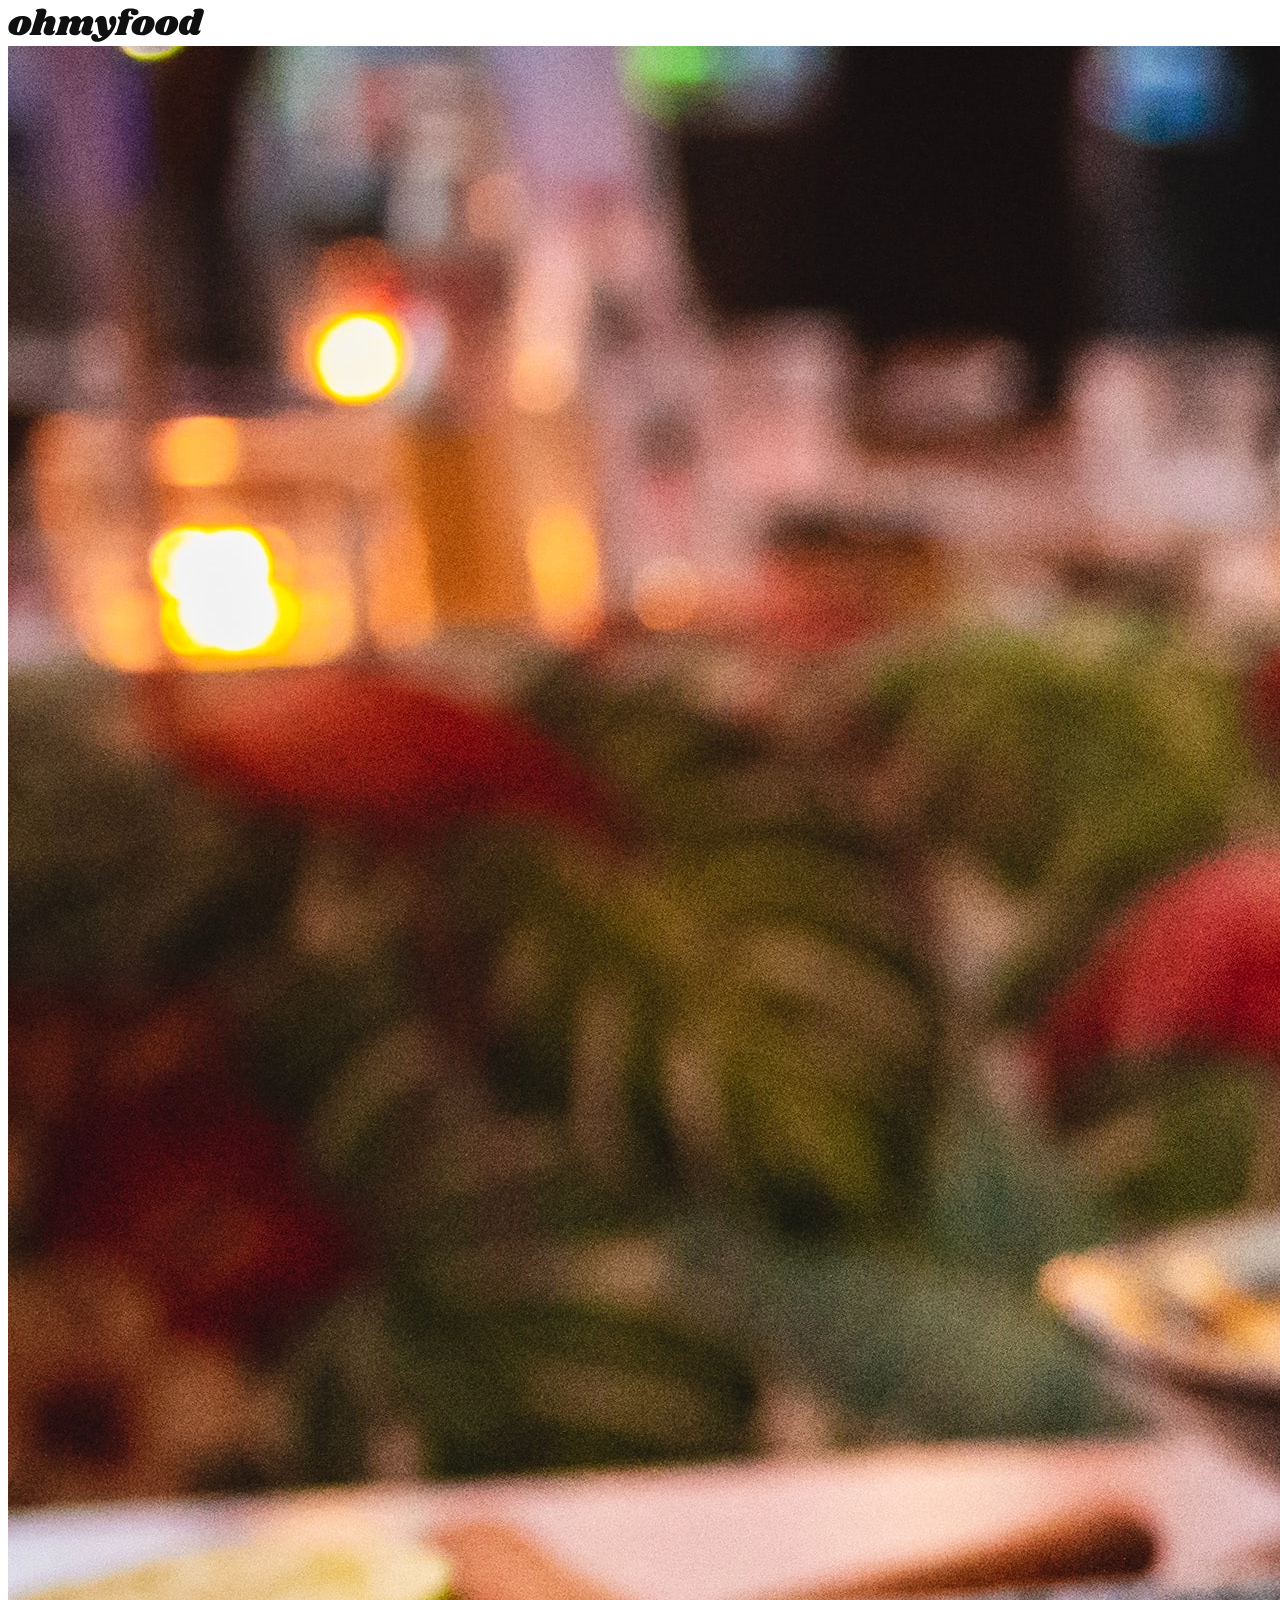
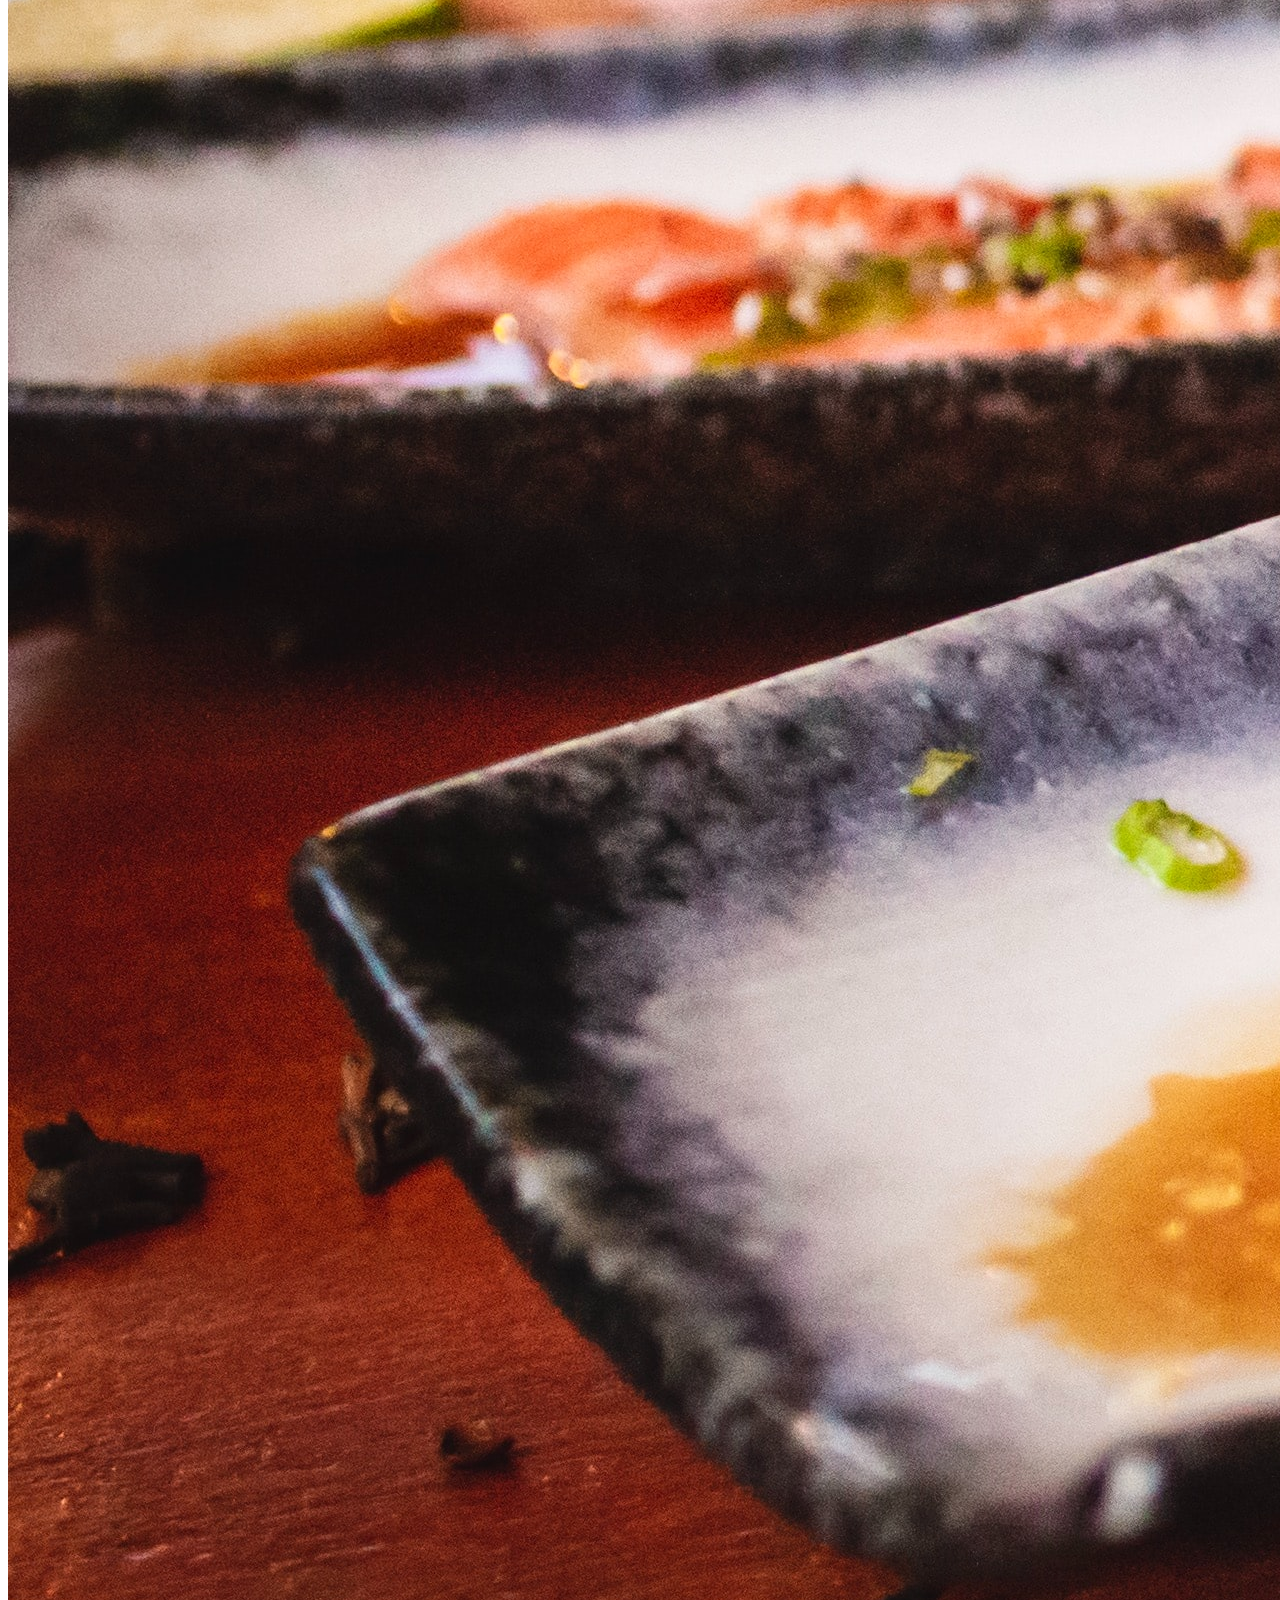
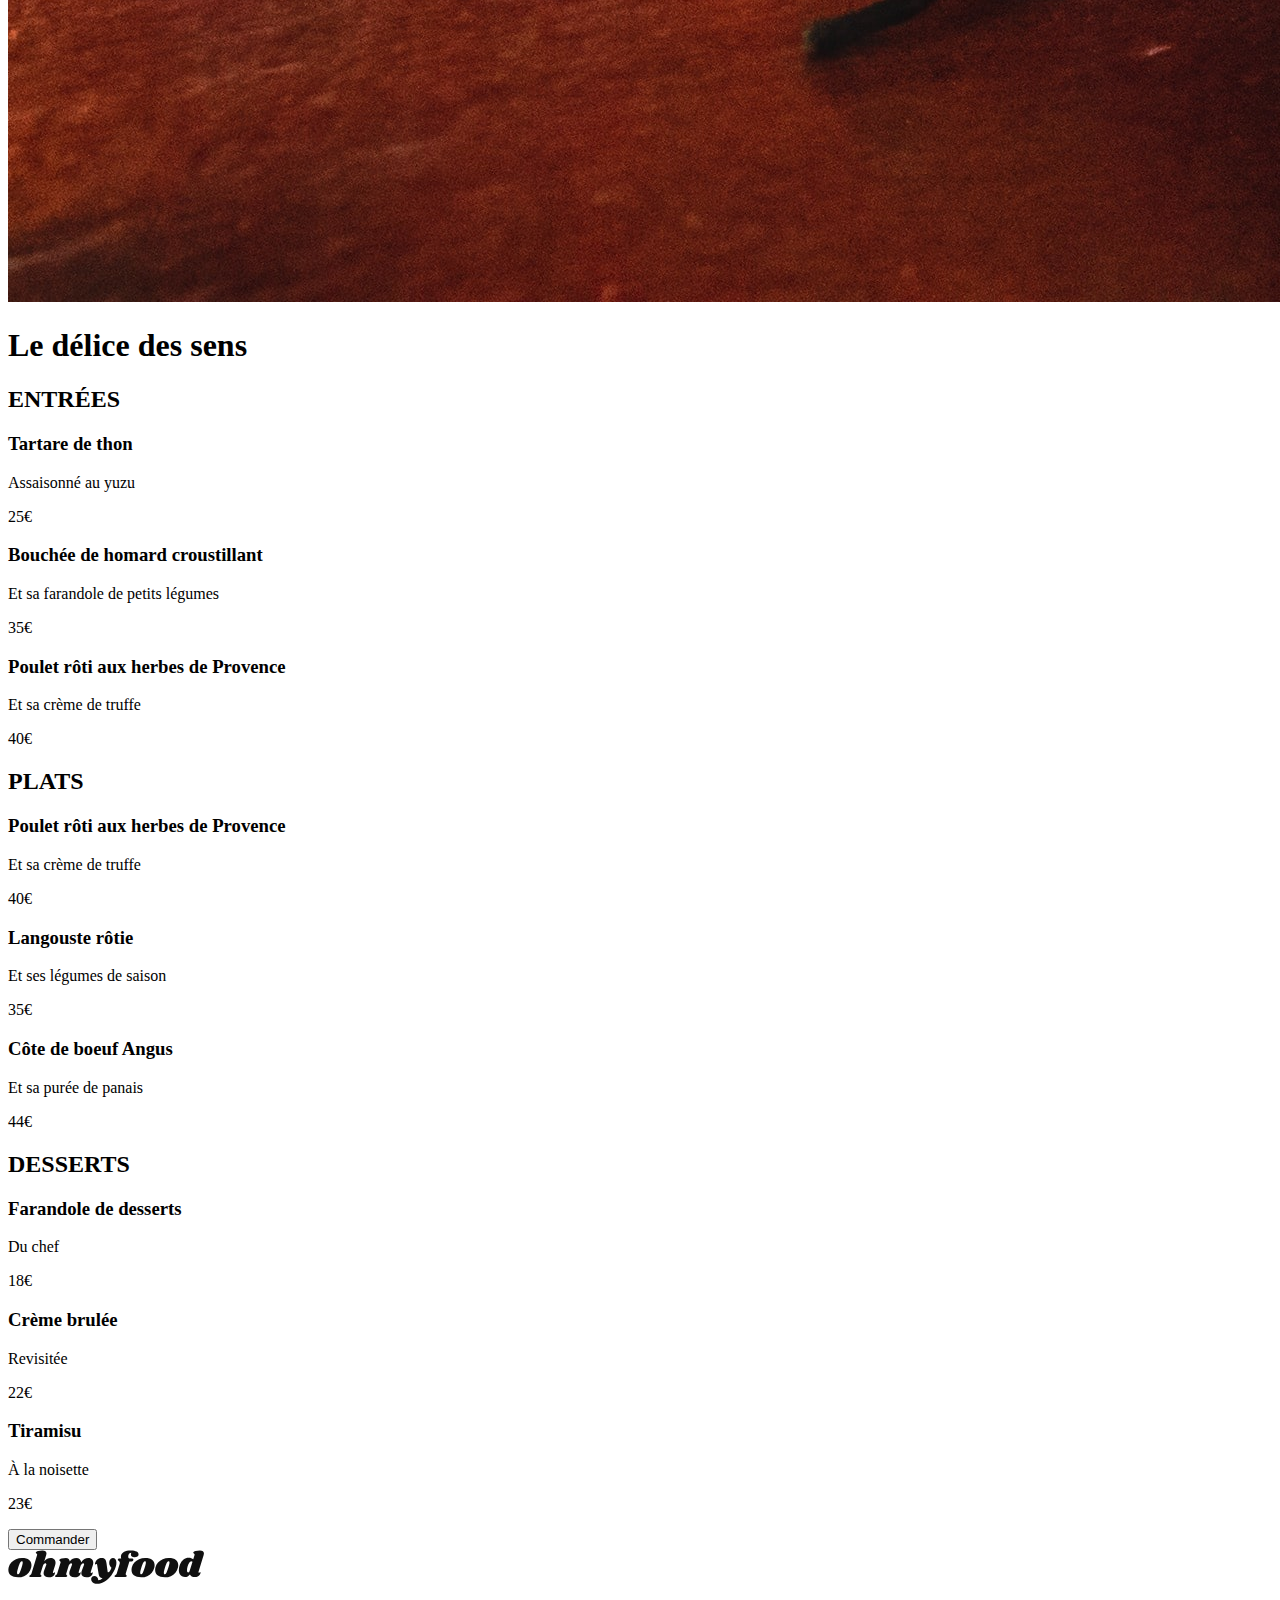
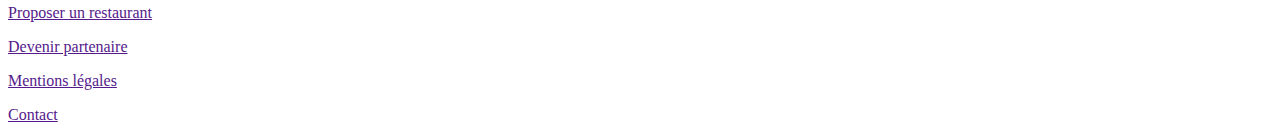
==== menu_delice_des_sens.html @ 6b80bd64 "pages restaurants et scss" ====
<!DOCTYPE html>
<html lang="fr">
<head>
    <meta charset="UTF-8">
    <meta name="viewport" content="width=device-width, initial-scale=1.0">
    <link rel="stylesheet" href="https://cdnjs.cloudflare.com/ajax/libs/font-awesome/6.2.1/css/all.min.css" integrity="sha512-MV7K8+y+gLIBoVD59lQIYicR65iaqukzvf/nwasF0nqhPay5w/9lJmVM2hMDcnK1OnMGCdVK+iQrJ7lzPJQd1w==" crossorigin="anonymous" referrerpolicy="no-referrer">
    <link rel="preconnect" href="https://fonts.googleapis.com">
    <link rel="preconnect" href="https://fonts.gstatic.com" crossorigin>
    <link href="https://fonts.googleapis.com/css2?family=Shrikhand&display=swap" rel="stylesheet">
    <link rel="preconnect" href="https://fonts.googleapis.com">
    <link rel="preconnect" href="https://fonts.gstatic.com" crossorigin>
    <link href="https://fonts.googleapis.com/css2?family=Roboto:ital,wght@0,100;0,300;0,400;0,500;0,700;0,900;1,100;1,300;1,400;1,500;1,700;1,900&family=Shrikhand&display=swap" rel="stylesheet">
    <title>Le Délice des sens</title>
    <link rel="stylesheet" href="css/style.css">
</head>


<body>
    <header class="header__menu">
        <div class="header__logo__arrow">
            <a href="index.html">
            <i class="fa-solid fa-arrow-left"></i>
            </a>
            <div class="logo">
                <img src="assets/images/logo/ohmyfood@2x.svg" alt="Logo Ohmyfood">
            </div>
        </div>
        <div id="header__photo">
            <img src="assets/images/restaurants/louis-hansel-shotsoflouis-qNBGVyOCY8Q-unsplash.jpg" alt="Image du restaurant La palette du goût">
        </div>
    </header>
<main>
    <!--  Section Entrées -->
    <section class="container__menu">
        <div class="title__menu">
            <h1>Le délice des sens</h1>
            <div class="menu__heart">
                <i class="fa-sharp fa-regular fa-heart"></i>
                <i class="fa-solid fa-heart"></i>
            </div>
        </div>
        <div class="container__cards">
            <div class="menu__h2">
                <h2>ENTRÉES</h2>
            </div>
            <div class="menu__cards">
                <div class="menu__secondtitle">
                    <h3>Tartare de thon</h3>
                    <p>Assaisonné au yuzu</p>
                </div>
                <div class="menu__price">
                    <p class="menu__bold">25€</p>
                    <span>
                        <i class="fa-solid fa-circle-check"></i>
                    </span>
                </div>
            </div>
            <div class="menu__cards">
                <div class="menu__secondtitle">
                    <h3>Bouchée de homard croustillant</h3>
                    <p>Et sa farandole de petits légumes</p>
                </div>
                <div class="menu__price">
                    <p class="menu__bold">35€</p>
                    <span>
                        <i class="fa-solid fa-circle-check"></i>
                    </span>
                </div>
            </div>
            <div class="menu__cards">
                <div class="menu__secondtitle">
                    <h3>Poulet rôti aux herbes de Provence</h3>
                    <p>Et sa crème de truffe</p>
                </div>
                <div class="menu__price">
                    <p class="menu__bold">40€</p>
                    <span>
                        <i class="fa-solid fa-circle-check"></i>
                    </span>
                </div>
            </div>
        </div>
    <!--  Section Plats -->
        <div class="container__cards">
            <div class="menu__h2">
                <h2>PLATS</h2>
            </div>
            <div class="menu__cards">
                <div class="menu__secondtitle">
                    <h3>Poulet rôti aux herbes de Provence</h3>
                    <p>Et sa crème de truffe</p>
                </div>
                <div class="menu__price">
                    <p class="menu__bold">40€</p>
                    <span>
                        <i class="fa-solid fa-circle-check"></i>
                    </span>
                </div>
            </div>
            <div class="menu__cards">
                <div class="menu__secondtitle">
                    <h3>Langouste rôtie</h3>
                    <p>Et ses légumes de saison</p>
                </div>
                <div class="menu__price">
                    <p class="menu__bold">35€</p>
                    <span>
                        <i class="fa-solid fa-circle-check"></i>
                    </span>
                </div>
            </div>
            <div class="menu__cards">
                <div class="menu__secondtitle">
                    <h3>Côte de boeuf Angus</h3>
                    <p>Et sa purée de panais</p>
                </div>
                <div class="menu__price">
                    <p class="menu__bold">44€</p>
                    <span>
                        <i class="fa-solid fa-circle-check"></i>
                    </span>
                </div>
            </div>
        </div>
    <!--  Section Desserts -->
        <div class="container__cards">
            <div class="menu__h2">
                <h2>DESSERTS</h2>
            </div>
            <div class="menu__cards">
                <div class="menu__secondtitle">
                    <h3>Farandole de desserts</h3>
                    <p>Du chef</p>
                </div>
                <div class="menu__price">
                    <p class="menu__bold">18€</p>
                    <span>
                        <i class="fa-solid fa-circle-check"></i>
                    </span>
                </div>
            </div>
            <div class="menu__cards">
                <div class="menu__secondtitle">
                    <h3>Crème brulée</h3>
                    <p>Revisitée</p>
                </div>
                <div class="menu__price">
                    <p class="menu__bold">22€</p>
                    <span>
                        <i class="fa-solid fa-circle-check"></i>
                    </span>
                </div>
            </div>
            <div class="menu__cards">
                <div class="menu__secondtitle">
                    <h3>Tiramisu</h3>
                    <p>À la noisette</p>
                </div>
                <div class="menu__price">
                    <p class="menu__bold">23€</p>
                    <span>
                        <i class="fa-solid fa-circle-check"></i>
                    </span>
                </div>
            </div>
        </div>
        <div class="button__div">
                <button class="button">Commander</button>
        </div>
    </section>
</main>
<footer>
    <div class="footer">
        <img src="assets/images/logo/ohmyfood@2x.svg" alt="">
                <a href="">
                    <i class="fa-utensils fas" aria-hidden="true"></i>
                    <p id="footer__proposer">Proposer un restaurant</p>
                </a>
                <a href="">
                    <i class="fa-hands-helping fas" aria-hidden="true"></i>
                    <p id="footer__parternaire">Devenir partenaire</p>
                </a>
                <a href="">
                    <p id="footer__mention">Mentions légales</p>
                </a>
                <a href="">
                    <p id="footer__contact">Contact</p>
                </a>
    </div>
</footer>
</body>
</html>
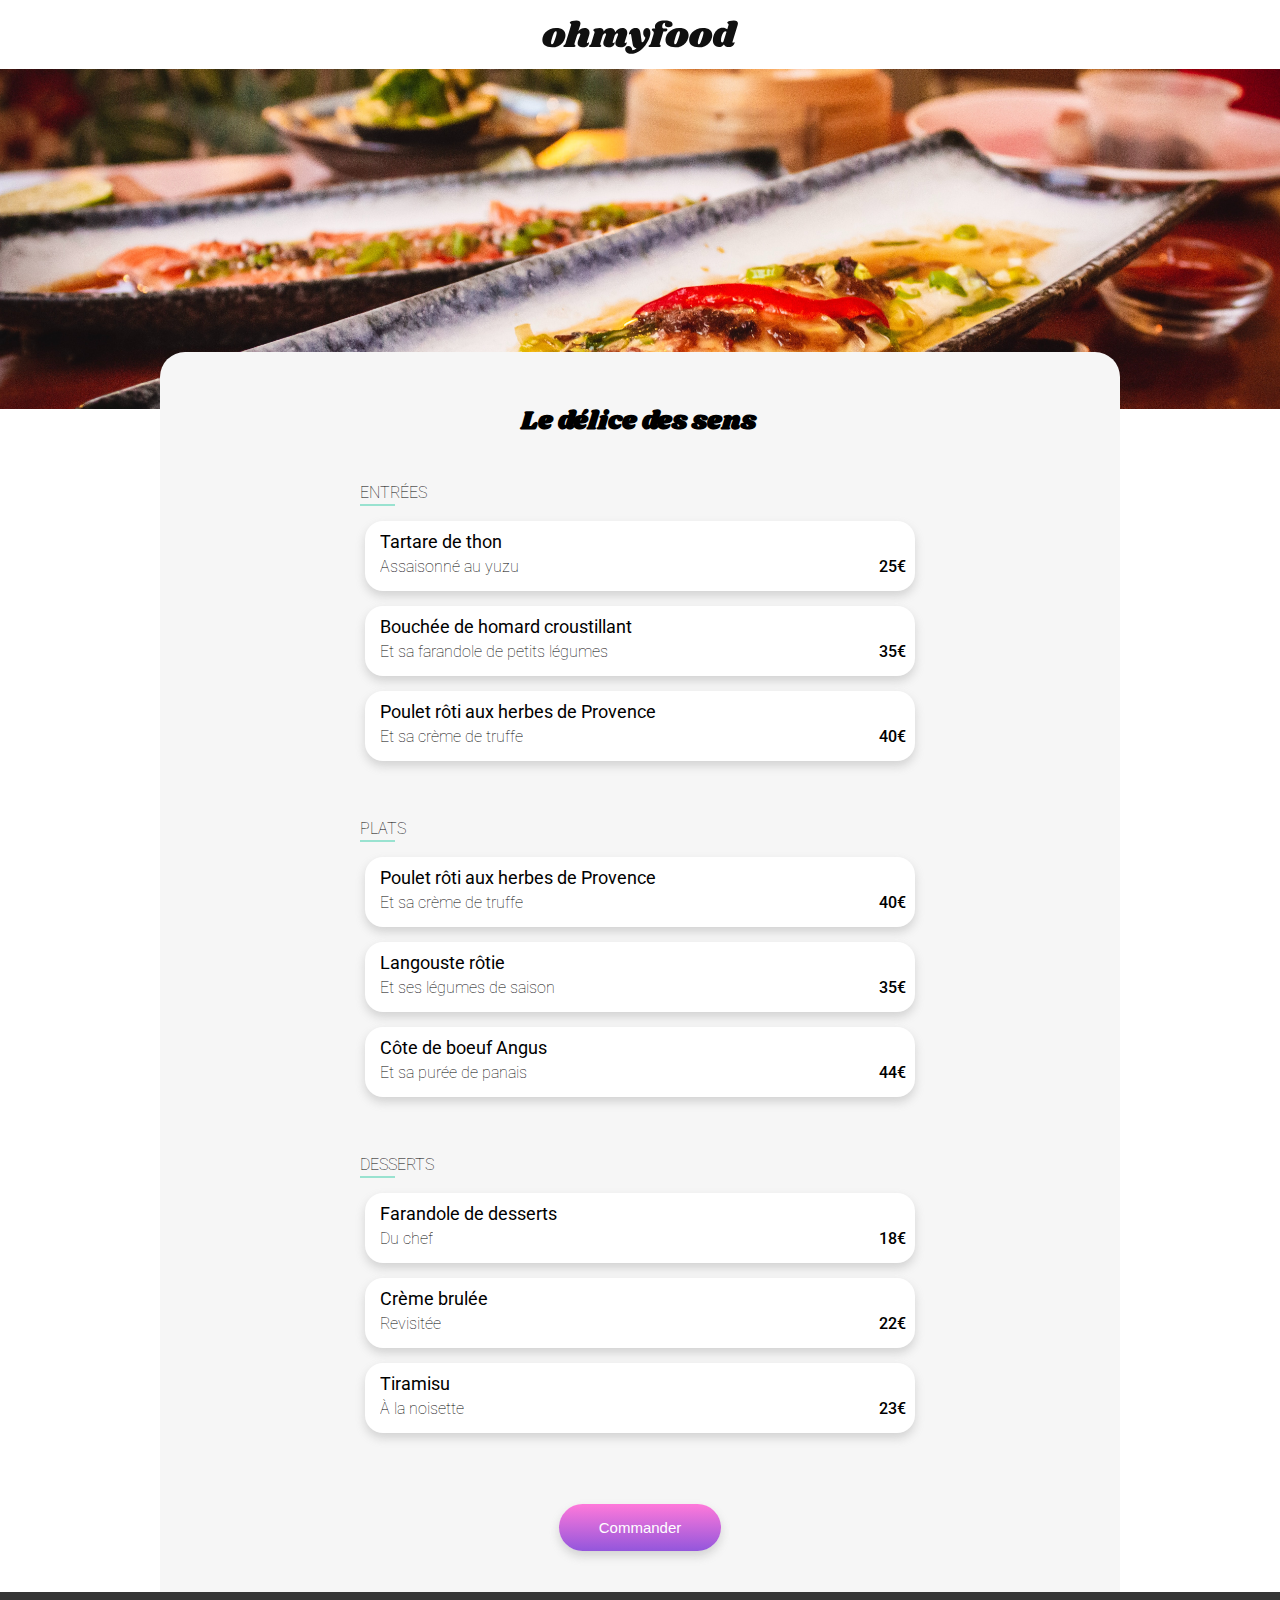
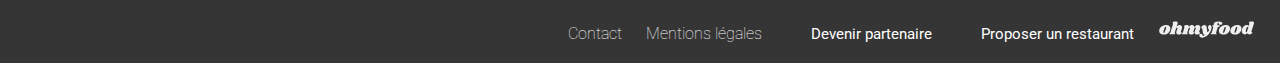
==== commit d0bb66b0: "ajout du loading et reglage de ma page index.html" ====
--- a/menu_delice_des_sens.html
+++ b/menu_delice_des_sens.html
@@ -11,7 +11,7 @@
     <link rel="preconnect" href="https://fonts.gstatic.com" crossorigin>
     <link href="https://fonts.googleapis.com/css2?family=Roboto:ital,wght@0,100;0,300;0,400;0,500;0,700;0,900;1,100;1,300;1,400;1,500;1,700;1,900&family=Shrikhand&display=swap" rel="stylesheet">
     <title>Le Délice des sens</title>
-    <link rel="stylesheet" href="css/style.css">
+    <link rel="stylesheet" href="assets/css/style.css">
 </head>
 
 
@@ -44,39 +44,45 @@
                 <h2>ENTRÉES</h2>
             </div>
             <div class="menu__cards">
-                <div class="menu__secondtitle">
-                    <h3>Tartare de thon</h3>
-                    <p>Assaisonné au yuzu</p>
-                </div>
-                <div class="menu__price">
-                    <p class="menu__bold">25€</p>
-                    <span>
-                        <i class="fa-solid fa-circle-check"></i>
-                    </span>
-                </div>
-            </div>
-            <div class="menu__cards">
-                <div class="menu__secondtitle">
-                    <h3>Bouchée de homard croustillant</h3>
-                    <p>Et sa farandole de petits légumes</p>
-                </div>
-                <div class="menu__price">
-                    <p class="menu__bold">35€</p>
-                    <span>
-                        <i class="fa-solid fa-circle-check"></i>
-                    </span>
-                </div>
-            </div>
-            <div class="menu__cards">
-                <div class="menu__secondtitle">
-                    <h3>Poulet rôti aux herbes de Provence</h3>
-                    <p>Et sa crème de truffe</p>
-                </div>
-                <div class="menu__price">
-                    <p class="menu__bold">40€</p>
-                    <span>
-                        <i class="fa-solid fa-circle-check"></i>
-                    </span>
+                <div class="menu__content">
+                    <div class="menu__secondtitle">
+                        <h3>Tartare de thon</h3>
+                    </div>
+                    <div class="menu__description">
+                        <p>Assaisonné au yuzu</p>
+                        <span class="menu__prix">25€</span>
+                    </div>
+                </div>
+                <div class="menu__check">
+                    <i class="fa-solid fa-circle-check"></i>
+                </div>
+            </div>
+            <div class="menu__cards">
+                <div class="menu__content">
+                    <div class="menu__secondtitle">
+                        <h3>Bouchée de homard croustillant</h3>
+                    </div>
+                    <div class="menu__description">
+                        <p>Et sa farandole de petits légumes</p>
+                        <span class="menu__prix">35€</span>
+                    </div>
+                </div>
+                <div class="menu__check">
+                    <i class="fa-solid fa-circle-check"></i>
+                </div>
+            </div>
+            <div class="menu__cards">
+                <div class="menu__content">
+                    <div class="menu__secondtitle">
+                        <h3>Poulet rôti aux herbes de Provence</h3>
+                    </div>
+                    <div class="menu__description">
+                        <p>Et sa crème de truffe</p>
+                        <span class="menu__prix">40€</span>
+                    </div>
+                </div>
+                <div class="menu__check">
+                    <i class="fa-solid fa-circle-check"></i>
                 </div>
             </div>
         </div>
@@ -86,39 +92,45 @@
                 <h2>PLATS</h2>
             </div>
             <div class="menu__cards">
-                <div class="menu__secondtitle">
-                    <h3>Poulet rôti aux herbes de Provence</h3>
-                    <p>Et sa crème de truffe</p>
-                </div>
-                <div class="menu__price">
-                    <p class="menu__bold">40€</p>
-                    <span>
-                        <i class="fa-solid fa-circle-check"></i>
-                    </span>
-                </div>
-            </div>
-            <div class="menu__cards">
-                <div class="menu__secondtitle">
-                    <h3>Langouste rôtie</h3>
-                    <p>Et ses légumes de saison</p>
-                </div>
-                <div class="menu__price">
-                    <p class="menu__bold">35€</p>
-                    <span>
-                        <i class="fa-solid fa-circle-check"></i>
-                    </span>
-                </div>
-            </div>
-            <div class="menu__cards">
-                <div class="menu__secondtitle">
-                    <h3>Côte de boeuf Angus</h3>
-                    <p>Et sa purée de panais</p>
-                </div>
-                <div class="menu__price">
-                    <p class="menu__bold">44€</p>
-                    <span>
-                        <i class="fa-solid fa-circle-check"></i>
-                    </span>
+                <div class="menu__content">
+                    <div class="menu__secondtitle">
+                        <h3>Poulet rôti aux herbes de Provence</h3>
+                    </div>
+                    <div class="menu__description">
+                        <p>Et sa crème de truffe</p>
+                        <span class="menu__prix">40€</span>
+                    </div>
+                </div>
+                <div class="menu__check">
+                    <i class="fa-solid fa-circle-check"></i>
+                </div>
+            </div>
+            <div class="menu__cards">
+                <div class="menu__content">
+                    <div class="menu__secondtitle">
+                        <h3>Langouste rôtie</h3>
+                    </div>
+                    <div class="menu__description">
+                        <p>Et ses légumes de saison</p>
+                        <span class="menu__prix">35€</span>
+                    </div>
+                </div>
+                <div class="menu__check">
+                    <i class="fa-solid fa-circle-check"></i>
+                </div>
+            </div>
+            <div class="menu__cards">
+                <div class="menu__content">
+                    <div class="menu__secondtitle">
+                        <h3>Côte de boeuf Angus</h3>
+                    </div>
+                    <div class="menu__description">
+                        <p>Et sa purée de panais</p>
+                        <span class="menu__prix">44€</span>
+                    </div>
+                </div>
+                <div class="menu__check">
+                    <i class="fa-solid fa-circle-check"></i>
                 </div>
             </div>
         </div>
@@ -128,39 +140,45 @@
                 <h2>DESSERTS</h2>
             </div>
             <div class="menu__cards">
-                <div class="menu__secondtitle">
-                    <h3>Farandole de desserts</h3>
-                    <p>Du chef</p>
-                </div>
-                <div class="menu__price">
-                    <p class="menu__bold">18€</p>
-                    <span>
-                        <i class="fa-solid fa-circle-check"></i>
-                    </span>
-                </div>
-            </div>
-            <div class="menu__cards">
-                <div class="menu__secondtitle">
-                    <h3>Crème brulée</h3>
-                    <p>Revisitée</p>
-                </div>
-                <div class="menu__price">
-                    <p class="menu__bold">22€</p>
-                    <span>
-                        <i class="fa-solid fa-circle-check"></i>
-                    </span>
-                </div>
-            </div>
-            <div class="menu__cards">
-                <div class="menu__secondtitle">
-                    <h3>Tiramisu</h3>
-                    <p>À la noisette</p>
-                </div>
-                <div class="menu__price">
-                    <p class="menu__bold">23€</p>
-                    <span>
-                        <i class="fa-solid fa-circle-check"></i>
-                    </span>
+                <div class="menu__content">
+                    <div class="menu__secondtitle">
+                        <h3>Farandole de desserts</h3>
+                    </div>
+                    <div class="menu__description">
+                        <p>Du chef</p>
+                        <span class="menu__prix">18€</span>
+                    </div>
+                </div>
+                <div class="menu__check">
+                    <i class="fa-solid fa-circle-check"></i>
+                </div>
+            </div>
+            <div class="menu__cards">
+                <div class="menu__content">
+                    <div class="menu__secondtitle">
+                        <h3>Crème brulée</h3>
+                    </div>
+                    <div class="menu__description">
+                        <p>Revisitée</p>
+                        <span class="menu__prix">22€</span>
+                    </div>
+                </div>
+                <div class="menu__check">
+                    <i class="fa-solid fa-circle-check"></i>
+                </div>
+            </div>
+            <div class="menu__cards">
+                <div class="menu__content">
+                    <div class="menu__secondtitle">
+                        <h3>Tiramisu</h3>
+                    </div>
+                    <div class="menu__description">
+                        <p>À la noisette</p>
+                        <span class="menu__prix">23€</span>
+                    </div>
+                </div>
+                <div class="menu__check">
+                    <i class="fa-solid fa-circle-check"></i>
                 </div>
             </div>
         </div>
@@ -183,7 +201,7 @@
                 <a href="">
                     <p id="footer__mention">Mentions légales</p>
                 </a>
-                <a href="">
+                <a href="mailto:email@sample.com">
                     <p id="footer__contact">Contact</p>
                 </a>
     </div>
--- a/assets/css/style.css
+++ b/assets/css/style.css
@@ -0,0 +1,574 @@
+@charset "UTF-8";
+/** Fonts **/
+/** Colors **/
+/** Size **/
+/** Responsive **/
+/** Forme style **/
+/** Fonctionnement section **/
+/** Restaurant section **/
+/** Fonts style **/
+* {
+  box-sizing: border-box;
+  margin: 0;
+  padding: 0; }
+
+body {
+  font-family: "Roboto", sans-serif;
+  width: 100%;
+  background-color: #F6F6F6; }
+
+main {
+  display: flex;
+  flex-direction: column;
+  box-sizing: border-box; }
+
+.loader {
+  background-color: #FFFFFF;
+  position: fixed;
+  top: 0;
+  left: 0;
+  width: 100%;
+  height: 100%;
+  display: flex;
+  align-items: center;
+  justify-content: center;
+  z-index: 9999;
+  /* Assure que le loader couvre tout le contenu */
+  animation: fadeOut 2s forwards 2s; }
+
+.spinner {
+  border: 16px solid #FF79DA;
+  /* Couleur de fond de l'anneau */
+  border-top: 16px solid #9356DC;
+  /* Couleur de l'anneau animé */
+  border-radius: 50%;
+  width: 120px;
+  height: 120px;
+  animation: spin 2s linear infinite; }
+
+@keyframes spin {
+  /* Définit une animation appelée spin. */
+  0% {
+    transform: rotate(0deg); }
+  /* Indique que l'élément commence sans rotation au début de l'animation.*/
+  100% {
+    transform: rotate(360deg); }
+  /* Indique que l'élément a effectué une rotation complète (360 degrés) à la fin de l'animation. */ }
+@keyframes fadeOut {
+  0% {
+    opacity: 1; }
+  /* Indique que l'élément commence complètement visible au début de l'animation. */
+  100% {
+    opacity: 0;
+    visibility: hidden; }
+  /* Indique que l'élément devient complètement transparent (invisible) et que sa visibilité est définie sur hidden à la fin de l'animation. */ }
+.header {
+  box-shadow: rgba(0, 0, 0, 0.25) 0px 4px 4px 0px;
+  flex-direction: column;
+  display: flex;
+  align-items: center;
+  justify-content: center; }
+  .header .logo {
+    width: 100%;
+    display: flex;
+    align-items: center;
+    justify-content: center; }
+  .header img {
+    width: 50%;
+    height: 69px; }
+  .header .ville {
+    padding: 15px;
+    box-shadow: inset rgba(35, 35, 35, 0.218) 0px 2px 3px 0px;
+    width: 100%;
+    flex-direction: row;
+    display: flex;
+    align-items: center;
+    justify-content: center;
+    background-color: #EAEAEA; }
+    .header .ville i {
+      margin-right: 12px;
+      opacity: inherit; }
+    .header .ville input {
+      border: transparent;
+      font-size: 16px;
+      opacity: initial;
+      background-color: #EAEAEA;
+      font-weight: 500;
+      width: 115px; }
+    .header .ville ::placeholder {
+      color: black;
+      font-weight: 500; }
+
+@media screen and (min-width: 1024px) {
+  .header {
+    background-color: #FFFFFF; }
+    .header .ville {
+      background-color: #EAEAEA; }
+    .header img {
+      width: 15%; } }
+.explorer {
+  flex-direction: column;
+  padding-top: 55px;
+  padding-bottom: 55px;
+  display: flex;
+  align-items: center; }
+  .explorer h1 {
+    padding: 27px 66px 0px 66px;
+    text-align: center;
+    font-size: 24px;
+    font-family: "Roboto", sans-serif;
+    font-weight: 700; }
+  .explorer p {
+    padding: 27px 33px;
+    text-align: center;
+    font-size: 18px;
+    font-family: "Roboto", sans-serif;
+    font-weight: 100; }
+  .explorer .button {
+    border: none;
+    border-radius: 25px;
+    color: white;
+    background: linear-gradient(#FF79DA 0%, #9356DC 100%);
+    font-size: 15px;
+    font-weight: 400;
+    text-decoration: none;
+    box-shadow: 0px 5px 10px 0px #8a8a8a52;
+    padding: 15px 24px 15px 24px;
+    transition: all 1s; }
+    .explorer .button:hover {
+      opacity: 0.7;
+      transform: scale(1);
+      box-shadow: 0px 10px 15px 0px #8a8a8aa0; }
+
+@media screen and (min-width: 1024px) {
+  .explorer {
+    background-color: #F6F6F6;
+    padding-top: 0px; }
+    .explorer h1 {
+      font-size: 38px; }
+    .explorer p {
+      font-weight: 100; } }
+.functioning {
+  background-color: #FFFFFF;
+  flex-direction: column;
+  display: flex;
+  align-items: center;
+  justify-content: center;
+  padding: 50px 0px 50px 0px; }
+  .functioning ol {
+    display: flex;
+    align-items: center;
+    justify-content: center;
+    flex-direction: column;
+    margin: 0 auto;
+    padding: 0;
+    gap: 10px; }
+  .functioning .functioning__container {
+    margin-left: 25px;
+    flex-direction: column;
+    display: flex;
+    align-items: center;
+    position: relative; }
+    .functioning .functioning__container .functioning__item {
+      gap: 10px;
+      position: relative;
+      gap: 10px;
+      width: 91%;
+      background-color: #F6F6F6;
+      height: 80px;
+      border-radius: 25px;
+      counter-increment: item;
+      margin: 34px 34px -10px 42px;
+      display: flex;
+      align-items: center;
+      box-shadow: 0px 5px 10px 0px #8a8a8a52; }
+      .functioning .functioning__container .functioning__item .functioning__number {
+        clip-path: circle(40%);
+        background-color: #9356DC;
+        padding: 7px;
+        color: #FFFFFF;
+        position: absolute;
+        left: -10px; }
+    .functioning .functioning__container .functioning__txt {
+      margin: 19px;
+      display: flex;
+      align-items: center;
+      font-size: 15px;
+      font-weight: 400;
+      text-decoration: none; }
+    .functioning .functioning__container i {
+      margin-right: 20px;
+      margin-left: 16px;
+      color: #7E7E7E;
+      font-size: 22px; }
+    .functioning .functioning__container i:hover {
+      color: #9356DC; }
+
+@media screen and (min-width: 1024px) {
+  .functioning {
+    align-items: center;
+    justify-content: initial;
+    padding: 50px 150px;
+    background-color: #FFFFFF; }
+    .functioning h2 {
+      margin: 0; }
+    .functioning .functioning__container {
+      flex-direction: row;
+      width: 100%;
+      margin: auto;
+      justify-content: space-between; }
+      .functioning .functioning__container .functioning__item {
+        margin: 15px;
+        width: 318px;
+        position: relative; }
+        .functioning .functioning__container .functioning__item .functioning__number {
+          left: -12px;
+          margin-right: 15px; }
+        .functioning .functioning__container .functioning__item .functioning__txt {
+          gap: 29px; } }
+.restaurant {
+  width: 100%;
+  padding-top: 55px;
+  padding-bottom: 55px; }
+  .restaurant h2 {
+    padding: 15px; }
+  .restaurant .restaurant__container {
+    display: flex;
+    flex-direction: column;
+    justify-content: space-around;
+    align-items: center; }
+    .restaurant .restaurant__container .restaurant__card {
+      background-color: #FFFFFF;
+      height: 260px;
+      border-radius: 15px;
+      box-shadow: 0px 5px 10px 0px #cdcdcd52;
+      position: relative;
+      width: 340px;
+      margin-bottom: 35px; }
+      .restaurant .restaurant__container .restaurant__card .restaurant__heart {
+        height: 15px;
+        transform: scaleX(0.9);
+        left: 290px;
+        font-size: 28px;
+        bottom: 53px;
+        position: absolute; }
+        .restaurant .restaurant__container .restaurant__card .restaurant__heart i {
+          position: absolute; }
+        .restaurant .restaurant__container .restaurant__card .restaurant__heart .fa-solid {
+          opacity: 0;
+          cursor: pointer; }
+          .restaurant .restaurant__container .restaurant__card .restaurant__heart .fa-solid:hover {
+            background-image: linear-gradient(#ffaae7 0%, #a374dc 100%);
+            background-clip: text;
+            -webkit-background-clip: text;
+            color: transparent;
+            opacity: 1;
+            transition: all 0.4S ease-in-out; }
+  .restaurant a {
+    text-decoration: none;
+    width: 100%; }
+  .restaurant img {
+    width: 100%;
+    height: 175px;
+    object-fit: cover;
+    border-radius: 15px 15px 0px 0px; }
+  .restaurant .restaurant__nouveau {
+    padding: 8px 15px 8px 15px;
+    background-color: #99E2D0;
+    color: #008766;
+    width: 85px;
+    border-radius: 2px;
+    font-size: 15px;
+    font-weight: 400;
+    text-decoration: none;
+    position: absolute;
+    left: 240px;
+    top: 15px; }
+  .restaurant .restaurant__description {
+    position: relative;
+    display: flex;
+    align-items: center; }
+    .restaurant .restaurant__description .restaurant__text {
+      margin: 15px;
+      width: 100%;
+      font-size: 15px;
+      font-weight: 400;
+      text-decoration: none;
+      color: black; }
+      .restaurant .restaurant__description .restaurant__text h3 {
+        margin-bottom: 5px; }
+      .restaurant .restaurant__description .restaurant__text div {
+        font-weight: 100; }
+
+@media screen and (min-width: 1024px) {
+  .restaurant {
+    padding: 52px 150px 0px 150px;
+    margin: 0 auto;
+    background-color: #F6F6F6; }
+    .restaurant h2 {
+      margin: 0;
+      padding: 0px 0px 30px 0px; }
+    .restaurant .restaurant__container {
+      display: flex;
+      flex-direction: row;
+      flex-wrap: wrap;
+      margin: auto;
+      justify-content: space-between; }
+      .restaurant .restaurant__container .restaurant__card {
+        width: 521px;
+        margin-bottom: 46px; }
+        .restaurant .restaurant__container .restaurant__card .restaurant__nouveau {
+          left: 420px; }
+        .restaurant .restaurant__container .restaurant__card .restaurant__heart {
+          left: 446px; } }
+.footer {
+  background-color: #353535; }
+  .footer img {
+    filter: invert(100%);
+    margin-left: 25px;
+    margin-top: 15px;
+    width: 95px; }
+  .footer a {
+    text-decoration: none;
+    color: #FFFFFF;
+    display: flex;
+    align-items: center;
+    justify-content: normal;
+    margin: 8px 0px 0px 24px; }
+    .footer a i {
+      width: 15px; }
+  .footer #footer__proposer {
+    margin-left: 10px;
+    font-size: 15px;
+    font-weight: 400;
+    text-decoration: none; }
+  .footer #footer__parternaire {
+    margin-left: 10px;
+    font-size: 15px;
+    font-weight: 400;
+    text-decoration: none; }
+  .footer #footer__mention {
+    font-size: 16px;
+    font-weight: 100;
+    font-family: "Roboto", sans-serif; }
+  .footer #footer__contact {
+    font-size: 16px;
+    font-weight: 100;
+    font-family: "Roboto", sans-serif; }
+
+/** Header section **/
+@media screen and (min-width: 1024px) {
+  main {
+    background-color: #FFFFFF; }
+
+  .header__menu #header__photo img {
+    height: 340px; }
+
+  .container__menu {
+    margin: auto;
+    width: 75%;
+    margin-top: 115px; }
+    .container__menu .title__menu {
+      gap: 25px;
+      display: flex;
+      justify-content: center; }
+      .container__menu .title__menu h1 {
+        font-size: 22px; }
+
+  .menu__h2 {
+    padding-right: 525px; }
+
+  .container__cards {
+    display: flex;
+    flex-direction: column;
+    align-items: center; }
+
+  .menu__cards {
+    width: 550px; }
+
+  .footer {
+    display: flex;
+    flex-direction: row-reverse;
+    padding-top: 24px;
+    padding-right: 26px; }
+    .footer img {
+      margin-top: 0px; }
+
+  .button__div .button {
+    padding: 15px 40px 15px 40px;
+    margin-top: 41px;
+    margin-bottom: 41px; } }
+/** Mobile Version **/
+.header__menu {
+  box-shadow: none;
+  display: flex;
+  align-items: center;
+  flex-direction: column;
+  height: 237px;
+  padding-top: 20px;
+  background-color: #FFFFFF; }
+  .header__menu .header__logo__arrow {
+    display: flex;
+    align-items: center; }
+    .header__menu .header__logo__arrow i {
+      position: absolute;
+      left: 24px;
+      font-size: 20px;
+      top: 27px;
+      text-decoration: none;
+      color: #353535; }
+
+#header__arrow {
+  display: none; }
+
+#header__photo {
+  margin-top: 11px;
+  width: 100%; }
+  #header__photo img {
+    width: 100%;
+    height: 200px;
+    object-fit: cover; }
+
+/** Menu section **/
+.container__menu {
+  background-color: #F6F6F6;
+  z-index: 1;
+  border-radius: 25px 25px 0px 0px; }
+  .container__menu .menu__h2 {
+    margin-bottom: 15px; }
+  .container__menu h2 {
+    font-size: 16px;
+    font-weight: 100;
+    font-family: "Roboto", sans-serif;
+    margin-top: 28px;
+    border-bottom: 2px solid #99E2D0;
+    width: 35px;
+    padding-bottom: 2px; }
+  .container__menu .menu__heart {
+    height: 12px;
+    transform: scaleX(0.9);
+    font-size: 28px;
+    position: relative;
+    bottom: 7px;
+    transition: all 0.4S ease-in-out; }
+    .container__menu .menu__heart .fa-sharp {
+      position: absolute; }
+    .container__menu .menu__heart .fa-solid {
+      position: absolute;
+      opacity: 0;
+      cursor: pointer; }
+      .container__menu .menu__heart .fa-solid:hover {
+        background-image: linear-gradient(#ffaae7 0%, #a374dc 100%);
+        background-clip: text;
+        -webkit-background-clip: text;
+        color: transparent;
+        opacity: 1;
+        transition: all 0.4S ease-in-out; }
+  .container__menu .title__menu {
+    display: flex;
+    align-items: center;
+    gap: 37px;
+    padding-top: 50px;
+    margin-left: 33px; }
+    .container__menu .title__menu h1 {
+      font-family: "Shrikhand", cursive;
+      font-size: 22px;
+      font-size: 26px; }
+  .container__menu .container__cards {
+    margin: 15px; }
+@keyframes slideIn {
+  from {
+    opacity: 0;
+    transform: translate3d(0, 30px, 0); }
+  to {
+    opacity: 1;
+    transform: translate3d(0, 0, 0); } }
+    .container__menu .container__cards .menu__cards {
+      background-color: #FFFFFF;
+      height: 70px;
+      border-radius: 18px;
+      display: flex;
+      justify-content: space-between;
+      flex-direction: row;
+      box-shadow: 0px 5px 10px 0px #8a8a8a52;
+      margin-bottom: 15px;
+      overflow: hidden;
+      animation-name: slideIn;
+      animation-duration: 1s;
+      animation-timing-function: ease;
+      animation-fill-mode: both; }
+      .container__menu .container__cards .menu__cards .menu__content {
+        display: flex;
+        flex-direction: column;
+        width: 100%;
+        text-overflow: ellipsis;
+        overflow: hidden;
+        white-space: nowrap;
+        margin-left: 15px; }
+        .container__menu .container__cards .menu__cards .menu__content .menu__secondtitle h3 {
+          padding: 10px 0px 5px 0px;
+          font-size: 18px;
+          font-weight: 400;
+          text-overflow: ellipsis;
+          overflow: hidden;
+          white-space: nowrap;
+          transition: width ease 0.7s; }
+        .container__menu .container__cards .menu__cards .menu__content .menu__description {
+          display: flex;
+          justify-content: space-between;
+          text-overflow: ellipsis;
+          overflow: hidden;
+          white-space: nowrap;
+          margin-right: 10px;
+          font-size: 16px;
+          font-weight: 100;
+          font-family: "Roboto", sans-serif; }
+          .container__menu .container__cards .menu__cards .menu__content .menu__description p {
+            text-overflow: ellipsis;
+            overflow: hidden;
+            white-space: nowrap; }
+          .container__menu .container__cards .menu__cards .menu__content .menu__description .menu__prix {
+            font-weight: 500; }
+      .container__menu .container__cards .menu__cards .menu__check {
+        display: flex;
+        align-items: center;
+        justify-content: center;
+        overflow: hidden;
+        margin-right: -50px;
+        border-radius: 0px 15px 15px 0px;
+        width: 50px;
+        transition: all 0.3s ease-out;
+        color: #FFFFFF; }
+      .container__menu .container__cards .menu__cards:hover .menu__check {
+        height: 100%;
+        margin-right: 0px;
+        width: 80px;
+        background-color: #99E2D0;
+        transform: rotate(360deg); }
+
+.button__div {
+  display: flex;
+  align-items: center;
+  justify-content: center; }
+  .button__div .button {
+    border: none;
+    border-radius: 25px;
+    color: white;
+    background: linear-gradient(#FF79DA 0%, #9356DC 100%);
+    font-size: 15px;
+    font-weight: 400;
+    text-decoration: none;
+    box-shadow: 0px 5px 10px 0px #8a8a8a52;
+    padding: 15px 40px 15px 40px;
+    margin-top: 41px;
+    margin-bottom: 41px;
+    transition: all 1s; }
+    .button__div .button:hover {
+      opacity: 0.7;
+      transform: scale(1);
+      box-shadow: 0px 10px 15px 0px #8a8a8aa0; }
+
+.footer {
+  padding-bottom: 20px; }
+
+/*# sourceMappingURL=style.css.map */
